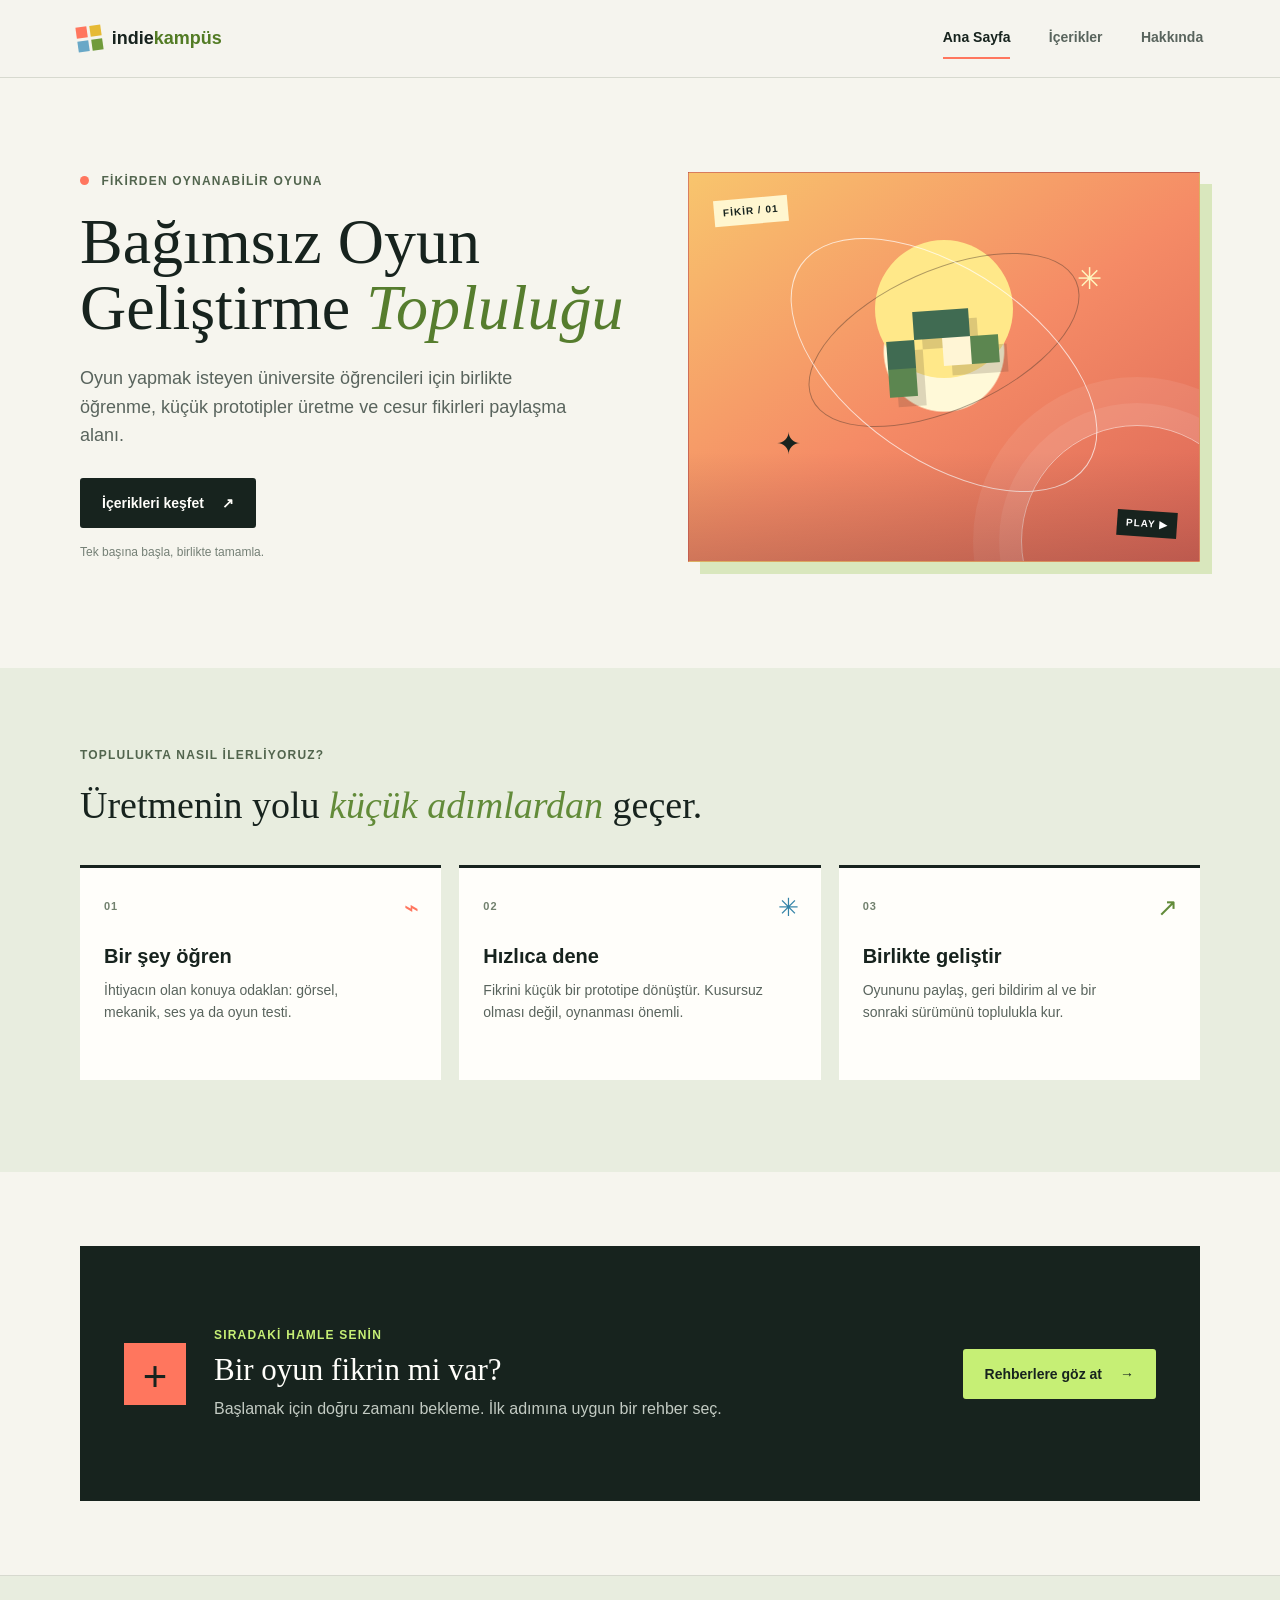
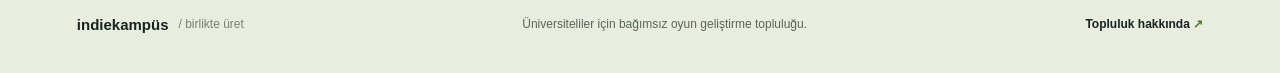
==== index.html @ 000385ce "feat: indie oyun toplulugu sayfaları, arama altyapısı ve kartlar eklendi" ====
<!doctype html>
<html lang="tr">
<head>
  <meta charset="utf-8">
  <meta name="viewport" content="width=device-width, initial-scale=1">
  <meta name="description" content="Üniversite öğrencileri için bağımsız oyun geliştirme topluluğu: öğren, üret ve oyununu paylaş.">
  <title>Bağımsız Oyun Geliştirme Topluluğu | Indie Kampüs</title>
  <link rel="stylesheet" href="style.css">
</head>
<body>
  <header class="site-header">
    <a class="brand" href="index.html" aria-label="Indie Kampüs ana sayfa">
      <span class="brand-mark" aria-hidden="true"><i></i><i></i><i></i><i></i></span>
      <span>indie<span class="brand-accent">kampüs</span></span>
    </a>
    <nav class="site-nav" aria-label="Ana menü">
      <a href="index.html" aria-current="page">Ana Sayfa</a>
      <a href="icerikler.html">İçerikler</a>
      <a href="hakkinda.html">Hakkında</a>
    </nav>
  </header>

  <main>
    <section class="hero page-shell">
      <div class="hero-copy">
        <p class="eyebrow"><span class="eyebrow-dot"></span> Fikirden oynanabilir oyuna</p>
        <h1>Bağımsız Oyun Geliştirme <span>Topluluğu</span></h1>
        <p class="hero-intro">Oyun yapmak isteyen üniversite öğrencileri için birlikte öğrenme, küçük prototipler üretme ve cesur fikirleri paylaşma alanı.</p>
        <a class="button button-dark" href="icerikler.html">İçerikleri keşfet <span aria-hidden="true">↗</span></a>
        <p class="hero-note">Tek başına başla, birlikte tamamla.</p>
      </div>
      <div class="hero-art" aria-hidden="true">
        <div class="art-sun"></div>
        <div class="art-orbit orbit-one"></div>
        <div class="art-orbit orbit-two"></div>
        <div class="pixel-creature"><span></span><span></span><span></span><span></span><span></span><span></span><span></span><span></span><span></span></div>
        <span class="art-tag tag-top">FİKİR / 01</span>
        <span class="art-tag tag-bottom">PLAY ▶</span>
        <span class="art-spark spark-one">✳</span>
        <span class="art-spark spark-two">✦</span>
      </div>
    </section>

    <section class="steps-section">
      <div class="page-shell">
        <div class="section-heading">
          <p class="eyebrow">Toplulukta nasıl ilerliyoruz?</p>
          <h2>Üretmenin yolu <span>küçük adımlardan</span> geçer.</h2>
        </div>
        <div class="steps-grid">
          <article class="step-item">
            <span class="step-number">01</span>
            <h3>Bir şey öğren</h3>
            <p>İhtiyacın olan konuya odaklan: görsel, mekanik, ses ya da oyun testi.</p>
            <span class="step-symbol symbol-coral" aria-hidden="true">⌁</span>
          </article>
          <article class="step-item">
            <span class="step-number">02</span>
            <h3>Hızlıca dene</h3>
            <p>Fikrini küçük bir prototipe dönüştür. Kusursuz olması değil, oynanması önemli.</p>
            <span class="step-symbol symbol-blue" aria-hidden="true">✳</span>
          </article>
          <article class="step-item">
            <span class="step-number">03</span>
            <h3>Birlikte geliştir</h3>
            <p>Oyununu paylaş, geri bildirim al ve bir sonraki sürümünü toplulukla kur.</p>
            <span class="step-symbol symbol-green" aria-hidden="true">↗</span>
          </article>
        </div>
      </div>
    </section>

    <section class="invite-section page-shell">
      <div class="invite-mark" aria-hidden="true">+</div>
      <div>
        <p class="eyebrow">Sıradaki hamle senin</p>
        <h2>Bir oyun fikrin mi var?</h2>
        <p>Başlamak için doğru zamanı bekleme. İlk adımına uygun bir rehber seç.</p>
      </div>
      <a class="button button-light" href="icerikler.html">Rehberlere göz at <span aria-hidden="true">→</span></a>
    </section>
  </main>

  <footer class="site-footer">
    <a class="footer-brand" href="index.html">indiekampüs<span> / birlikte üret</span></a>
    <p>Üniversiteliler için bağımsız oyun geliştirme topluluğu.</p>
    <a href="hakkinda.html">Topluluk hakkında <span aria-hidden="true">↗</span></a>
  </footer>
</body>
</html>
---- style.css ----
:root {
  color-scheme: light;
  --ink: #17231e;
  --muted: #59645d;
  --paper: #f6f5ee;
  --white: #fffefa;
  --green: #c6ef75;
  --coral: #ff765e;
  --blue: #a7d8f1;
  --line: #d7d9cf;
  --serif: Georgia, "Times New Roman", serif;
  --sans: "Trebuchet MS", "Segoe UI", sans-serif;
}

* { box-sizing: border-box; }

html { scroll-behavior: smooth; }

body {
  margin: 0;
  color: var(--ink);
  background: var(--paper);
  font-family: var(--sans);
  font-size: 16px;
  line-height: 1.6;
}

a { color: inherit; }

a:focus-visible,
button:focus-visible,
input:focus-visible,
.content-card:focus-visible {
  outline: 3px solid #126c59;
  outline-offset: 4px;
}

.site-header {
  min-height: 78px;
  padding: 0 max(6vw, 24px);
  display: flex;
  align-items: center;
  justify-content: space-between;
  gap: 24px;
  border-bottom: 1px solid var(--line);
  background: rgba(246, 245, 238, .94);
}

.brand,
.footer-brand {
  display: inline-flex;
  align-items: center;
  gap: 10px;
  color: var(--ink);
  font-size: 18px;
  font-weight: 800;
  letter-spacing: 0;
  text-decoration: none;
}

.brand-accent { color: #527b24; }

.brand-mark {
  width: 25px;
  height: 25px;
  display: grid;
  grid-template-columns: repeat(2, 1fr);
  grid-template-rows: repeat(2, 1fr);
  gap: 3px;
  transform: rotate(-8deg);
}

.brand-mark i { background: var(--coral); }
.brand-mark i:nth-child(2) { background: #e6ba35; }
.brand-mark i:nth-child(3) { background: #69a8c7; }
.brand-mark i:nth-child(4) { background: #709b3b; }

.site-nav { display: flex; align-items: center; gap: clamp(18px, 3vw, 42px); }

.site-nav a {
  padding: 8px 0;
  color: var(--muted);
  font-size: 14px;
  font-weight: 700;
  text-decoration: none;
  border-bottom: 2px solid transparent;
}

.site-nav a:hover,
.site-nav a[aria-current="page"] { color: var(--ink); border-color: var(--coral); }

.page-shell { width: min(1120px, calc(100% - 48px)); margin-inline: auto; }

.hero {
  min-height: 590px;
  padding-block: 74px 86px;
  display: grid;
  grid-template-columns: 1.05fr .95fr;
  align-items: center;
  gap: 42px;
}

.hero-copy { max-width: 600px; position: relative; z-index: 1; }

.eyebrow {
  margin: 0 0 18px;
  color: #52654e;
  font-size: 12px;
  font-weight: 800;
  letter-spacing: 1.2px;
  text-transform: uppercase;
}

.eyebrow-dot {
  width: 9px;
  height: 9px;
  margin-right: 8px;
  display: inline-block;
  background: var(--coral);
  border-radius: 50%;
}

h1, h2, h3, p { margin-top: 0; }

.hero h1,
.content-intro h1,
.about-hero h1 {
  max-width: 700px;
  margin-bottom: 22px;
  font-family: var(--serif);
  font-size: clamp(42px, 5vw, 68px);
  font-weight: 500;
  line-height: 1.04;
  letter-spacing: 0;
}

.hero h1 span,
.content-intro h1 span,
.about-hero h1 span { color: #567d2e; font-style: italic; }

.hero-intro {
  max-width: 510px;
  margin-bottom: 28px;
  color: var(--muted);
  font-size: 18px;
}

.button {
  min-height: 50px;
  padding: 0 20px;
  display: inline-flex;
  align-items: center;
  justify-content: center;
  gap: 18px;
  border: 2px solid var(--ink);
  border-radius: 3px;
  font-size: 14px;
  font-weight: 800;
  text-decoration: none;
  transition: transform 160ms ease, box-shadow 160ms ease;
}

.button:hover { transform: translate(-2px, -2px); box-shadow: 4px 4px 0 var(--coral); }
.button-dark { color: var(--white); background: var(--ink); }
.button-light { color: var(--ink); background: var(--green); border-color: var(--green); }
.hero-note { margin: 15px 0 0; color: #758076; font-size: 12px; }

.hero-art {
  position: relative;
  min-height: 390px;
  overflow: hidden;
  background: radial-gradient(circle at 50% 46%, #fff9d8 0 18%, transparent 18.5%), linear-gradient(145deg, #f8c56d, #f58b66 52%, #dc6657);
  border: 1px solid rgba(23, 35, 30, .12);
  box-shadow: 12px 12px 0 #d9e7bd;
  isolation: isolate;
}

.hero-art::before,
.hero-art::after { position: absolute; content: ""; pointer-events: none; }
.hero-art::before { width: 230px; height: 230px; right: -54px; bottom: -96px; border: 1px solid rgba(255,255,255,.52); border-radius: 50%; box-shadow: 0 0 0 22px rgba(255,255,255,.08), 0 0 0 48px rgba(255,255,255,.08); }
.hero-art::after { left: 0; right: 0; bottom: 0; height: 28%; background: linear-gradient(0deg, rgba(89, 49, 48, .24), transparent); }
.art-sun { position: absolute; width: 138px; height: 138px; top: 67px; left: 50%; border-radius: 50%; background: #ffe889; transform: translateX(-50%); }
.art-orbit { position: absolute; top: 97px; left: 50%; width: 290px; height: 140px; border: 1px solid rgba(79, 58, 45, .45); border-radius: 50%; transform: translateX(-50%) rotate(-24deg); }
.orbit-two { width: 350px; height: 190px; transform: translateX(-50%) rotate(35deg); border-color: rgba(255,255,255,.7); }

.pixel-creature {
  position: absolute;
  z-index: 1;
  width: 112px;
  height: 112px;
  top: 137px;
  left: 50%;
  display: grid;
  grid-template-columns: repeat(4, 1fr);
  grid-template-rows: repeat(4, 1fr);
  transform: translateX(-50%) rotate(-4deg);
  filter: drop-shadow(8px 10px 0 rgba(68, 51, 41, .18));
}

.pixel-creature span { background: #406b52; }
.pixel-creature span:nth-child(1), .pixel-creature span:nth-child(4), .pixel-creature span:nth-child(6), .pixel-creature span:nth-child(11), .pixel-creature span:nth-child(13), .pixel-creature span:nth-child(16) { visibility: hidden; }
.pixel-creature span:nth-child(7), .pixel-creature span:nth-child(10) { background: #fff5d5; }
.pixel-creature span:nth-child(8), .pixel-creature span:nth-child(9), .pixel-creature span:nth-child(14), .pixel-creature span:nth-child(15) { background: #5c8650; }
.art-tag { position: absolute; z-index: 2; padding: 5px 9px; color: var(--ink); background: #fff6cf; font-size: 10px; font-weight: 900; letter-spacing: 1px; }
.tag-top { top: 25px; left: 25px; transform: rotate(-5deg); }
.tag-bottom { right: 22px; bottom: 24px; color: white; background: var(--ink); transform: rotate(4deg); }
.art-spark { position: absolute; color: #fff5be; font-size: 30px; }
.spark-one { top: 82px; right: 19%; }
.spark-two { bottom: 24%; left: 17%; color: var(--ink); }

.steps-section { padding: 78px 0 92px; background: #e8eddf; }
.section-heading { max-width: 650px; margin-bottom: 38px; }
.section-heading h2,
.invite-section h2,
.about-cta h2 { margin-bottom: 0; font-family: var(--serif); font-size: 38px; font-weight: 500; line-height: 1.16; }
.section-heading h2 span { color: #628b39; font-style: italic; }
.steps-grid { display: grid; grid-template-columns: repeat(3, 1fr); gap: 18px; }
.step-item { min-height: 215px; padding: 24px; position: relative; background: var(--white); border-top: 3px solid var(--ink); }
.step-number { color: #72816e; font-size: 11px; font-weight: 900; letter-spacing: 1px; }
.step-item h3 { margin: 22px 0 7px; font-size: 20px; }
.step-item p { max-width: 280px; margin: 0; color: var(--muted); font-size: 14px; }
.step-symbol { position: absolute; right: 22px; top: 20px; font-family: var(--serif); font-size: 25px; }
.symbol-coral { color: var(--coral); }
.symbol-blue { color: #3383a7; }
.symbol-green { color: #628b39; }

.invite-section { min-height: 255px; margin-block: 74px; padding: 38px 44px; display: flex; align-items: center; gap: 28px; background: var(--ink); color: var(--white); }
.invite-mark { width: 62px; height: 62px; flex: 0 0 62px; display: grid; place-items: center; color: var(--ink); background: var(--coral); font-size: 42px; font-weight: 300; }
.invite-section .eyebrow { margin-bottom: 7px; color: var(--green); }
.invite-section h2 { font-size: 31px; }
.invite-section p:not(.eyebrow) { margin: 8px 0 0; color: #c3cbc3; }
.invite-section .button { margin-left: auto; flex: 0 0 auto; }

.content-page { padding-bottom: 92px; }
.content-intro { min-height: 290px; padding: 68px 0 38px; position: relative; }
.content-intro h1 { margin-bottom: 13px; }
.content-intro > p:last-of-type { max-width: 570px; margin: 0; color: var(--muted); font-size: 17px; }
.intro-stamp { width: 104px; height: 104px; position: absolute; top: 76px; right: 8%; display: grid; place-content: center; color: var(--ink); background: var(--green); border: 1px solid var(--ink); border-radius: 50%; font-size: 14px; font-weight: 900; line-height: 1.2; text-align: center; transform: rotate(9deg); }
.library { border-top: 1px solid var(--line); }
.search-row { min-height: 113px; padding: 22px 0; display: flex; align-items: end; justify-content: space-between; gap: 24px; }
.search-field { width: min(520px, 100%); }
.search-field label { margin-bottom: 7px; display: block; font-size: 13px; font-weight: 800; }
.input-wrap { min-height: 50px; display: flex; align-items: center; background: var(--white); border: 1px solid #aeb8a9; }
.search-symbol { padding: 0 0 4px 14px; color: #607466; font-family: var(--serif); font-size: 28px; line-height: 1; }
.input-wrap input { width: 100%; min-width: 0; height: 48px; padding: 0 12px; color: var(--ink); background: transparent; border: 0; font: inherit; font-size: 14px; outline: 0; }
.input-wrap:focus-within { outline: 3px solid rgba(18, 108, 89, .25); border-color: #126c59; }
.input-wrap input:focus-visible { outline: 0; }
.input-wrap input::placeholder { color: #89928a; }
.clear-button { min-height: 34px; margin-right: 8px; padding: 0 12px; flex: 0 0 auto; color: var(--ink); background: #e7eddf; border: 0; font: inherit; font-size: 12px; font-weight: 800; cursor: pointer; }
.clear-button:hover { background: var(--green); }
.results-count { margin: 0 0 12px; color: var(--muted); font-size: 13px; font-weight: 700; }
.no-results { margin: 10px 0 22px; padding: 20px; color: #62473f; background: #ffe0d6; border-left: 4px solid var(--coral); }
.no-results[hidden] { display: none; }
.content-grid { display: grid; grid-template-columns: repeat(3, minmax(0, 1fr)); gap: 18px; align-items: start; }
.content-card {
  min-height: 258px;
  padding: 22px 22px 18px;
  position: relative;
  overflow: hidden;
  border: 1px solid rgba(23, 35, 30, .14);
  box-shadow: 3px 4px 0 rgba(23, 35, 30, .07);
  transition: transform 180ms ease, box-shadow 180ms ease;
  transform-origin: center;
}
.content-card:hover,
.content-card:focus-within { z-index: 2; transform: scale(1.025); box-shadow: 7px 8px 0 rgba(23, 35, 30, .14); }
.content-card[hidden] { display: none; }
.card-coral { background: #ffe1d8; }
.card-blue { background: #d6edf7; }
.card-green { background: #e0edc8; }
.card-yellow { background: #f5e8ad; }
.card-lilac { background: #e9e2f2; }
.card-mint { background: #cfe9dd; }
.card-topline { min-height: 25px; margin-bottom: 19px; display: flex; align-items: center; justify-content: space-between; gap: 10px; }
.category-badge { padding: 4px 7px; background: rgba(255, 254, 250, .72); font-size: 9px; font-weight: 900; letter-spacing: .7px; }
.card-index { color: #5e695f; font-size: 10px; font-weight: 800; }
.content-card h3 { max-width: 300px; margin: 0 0 10px; position: relative; z-index: 1; font-family: var(--serif); font-size: 23px; font-weight: 600; line-height: 1.15; }
.card-summary { max-width: 300px; margin: 0; position: relative; z-index: 1; color: #46534b; font-size: 13px; line-height: 1.5; }
.card-motif { position: absolute; right: 17px; bottom: 11px; color: rgba(23, 35, 30, .12); font-size: 38px; line-height: 1; }
.card-details { max-height: 0; margin-top: 0; position: relative; z-index: 1; overflow: hidden; opacity: 0; transition: max-height 220ms ease, margin-top 180ms ease, opacity 180ms ease; }
.content-card:hover .card-details,
.content-card:focus-within .card-details { max-height: 220px; margin-top: 17px; opacity: 1; }
.card-details dl { margin: 0; display: grid; gap: 8px; }
.card-details dl > div { display: grid; grid-template-columns: 112px 1fr; gap: 8px; font-size: 11px; line-height: 1.4; }
.card-details dt { font-weight: 900; }
.card-details dd { margin: 0; color: #46534b; }

.about-page { padding-bottom: 80px; }
.about-hero { min-height: 380px; padding: 75px 0 66px; position: relative; border-bottom: 1px solid var(--line); }
.about-hero h1 { max-width: 720px; }
.about-hero > p:last-of-type { max-width: 650px; margin: 0; color: var(--muted); font-size: 18px; }
.about-doodle { width: 190px; height: 190px; position: absolute; right: 5%; top: 88px; display: grid; place-items: center; color: var(--ink); background: radial-gradient(circle at center, var(--coral) 0 28%, transparent 29%), repeating-conic-gradient(from 7deg, #e1e9d3 0deg 12deg, #f6f5ee 12deg 24deg); border-radius: 50%; transform: rotate(-10deg); }
.about-doodle span:first-child { position: absolute; font-size: 54px; font-weight: 300; }
.about-doodle span:nth-child(2) { position: absolute; top: 5px; right: 4px; color: #507b32; font-size: 28px; }
.about-doodle span:nth-child(3) { position: absolute; bottom: 5px; left: 3px; color: #2f7187; font-size: 27px; }
.about-columns { display: grid; grid-template-columns: 1fr 1fr; }
.about-block { min-height: 310px; padding: 38px 40px 38px 0; border-bottom: 1px solid var(--line); }
.about-block:nth-child(even) { padding-left: 40px; border-left: 1px solid var(--line); }
.about-label { color: #697766; font-size: 10px; font-weight: 900; letter-spacing: 1px; }
.about-block h2 { max-width: 420px; margin: 20px 0 12px; font-family: var(--serif); font-size: 30px; font-weight: 500; line-height: 1.17; }
.about-block p { max-width: 460px; margin-bottom: 0; color: var(--muted); font-size: 14px; }
.about-block-highlight { background: #e8eddf; padding-right: 34px; padding-bottom: 30px; }
.text-link { margin-top: 18px; display: inline-flex; gap: 10px; color: #426c2d; font-size: 13px; font-weight: 900; text-decoration-thickness: 1px; text-underline-offset: 4px; }
.contact-block { background: #f0dfc7; padding-left: 40px; }
.contact-note { margin-top: 18px; padding-top: 14px; display: flex; gap: 10px; border-top: 1px solid rgba(23, 35, 30, .2); font-weight: 700; }
.contact-note span { color: #b94d38; font-size: 19px; line-height: 1; }
.about-cta { min-height: 230px; padding: 48px 0 0; text-align: center; }
.about-cta .eyebrow { margin-bottom: 8px; }
.about-cta h2 { margin-bottom: 22px; }

.site-footer { min-height: 98px; padding: 22px max(6vw, 24px); display: flex; align-items: center; justify-content: space-between; gap: 20px; border-top: 1px solid var(--line); background: #e8eddf; }
.footer-brand { font-size: 15px; }
.footer-brand span { color: #778173; font-size: 12px; font-weight: 500; }
.site-footer p { margin: 0; color: var(--muted); font-size: 12px; }
.site-footer > a:last-child { color: var(--ink); font-size: 12px; font-weight: 800; text-decoration: none; }
.site-footer > a:last-child span { color: #527b24; }

@media (max-width: 800px) {
  .hero { min-height: unset; padding-block: 58px 70px; grid-template-columns: 1fr; gap: 38px; }
  .hero-art { min-height: 340px; }
  .content-grid { grid-template-columns: repeat(2, minmax(0, 1fr)); }
  .intro-stamp { right: 2%; }
  .about-doodle { width: 145px; height: 145px; right: 0; top: 110px; }
  .about-hero { padding-right: 120px; }
  .invite-section { flex-wrap: wrap; }
  .invite-section .button { margin: 0 0 0 90px; }
}

@media (max-width: 560px) {
  .site-header { min-height: 68px; padding-inline: 20px; flex-wrap: wrap; gap: 3px 12px; }
  .brand { font-size: 16px; }
  .brand-mark { width: 22px; height: 22px; }
  .site-nav { width: 100%; justify-content: space-between; gap: 12px; }
  .site-nav a { padding: 3px 0 8px; font-size: 12px; }
  .page-shell { width: min(100% - 36px, 1120px); }
  .hero { padding-block: 46px 58px; }
  .hero h1, .content-intro h1, .about-hero h1 { font-size: 43px; }
  .hero-intro { font-size: 16px; }
  .hero-art { min-height: 280px; }
  .art-sun { width: 112px; height: 112px; top: 45px; }
  .art-orbit { top: 68px; width: 250px; height: 124px; }
  .orbit-two { width: 300px; height: 160px; }
  .pixel-creature { width: 92px; height: 92px; top: 105px; }
  .steps-section { padding-block: 58px; }
  .section-heading h2, .invite-section h2, .about-cta h2 { font-size: 32px; }
  .steps-grid { grid-template-columns: 1fr; gap: 12px; }
  .step-item { min-height: 175px; }
  .invite-section { margin-block: 48px; padding: 25px; gap: 17px; }
  .invite-mark { width: 48px; height: 48px; flex-basis: 48px; font-size: 34px; }
  .invite-section > div:nth-child(2) { flex: 1 1 calc(100% - 70px); }
  .invite-section .button { margin: 0; }
  .content-page { padding-bottom: 60px; }
  .content-intro { min-height: unset; padding: 54px 0 30px; }
  .content-intro > p:last-of-type { padding-right: 35px; font-size: 15px; }
  .intro-stamp { width: 64px; height: 64px; top: 31px; right: 0; font-size: 10px; }
  .search-row { align-items: start; flex-direction: column; gap: 9px; }
  .results-count { margin-bottom: 0; }
  .content-grid { grid-template-columns: 1fr; gap: 14px; }
  .content-card { min-height: 238px; }
  .content-card:hover, .content-card:focus-within { transform: scale(1.01); }
  .about-hero { min-height: unset; padding: 53px 0 43px; }
  .about-hero > p:last-of-type { padding-right: 15px; font-size: 16px; }
  .about-doodle { width: 78px; height: 78px; top: 29px; right: 0; }
  .about-doodle span:first-child { font-size: 34px; }
  .about-doodle span:nth-child(2), .about-doodle span:nth-child(3) { font-size: 18px; }
  .about-columns { grid-template-columns: 1fr; }
  .about-block, .about-block:nth-child(even), .contact-block { min-height: unset; padding: 28px 0; border-left: 0; }
  .about-block-highlight { padding-inline: 18px !important; }
  .about-block h2 { font-size: 26px; }
  .about-cta { min-height: 200px; padding-top: 42px; }
  .site-footer { padding: 22px 20px; align-items: flex-start; flex-direction: column; gap: 8px; }
}

@media (prefers-reduced-motion: reduce) {
  *, *::before, *::after { scroll-behavior: auto !important; transition-duration: .01ms !important; }
}
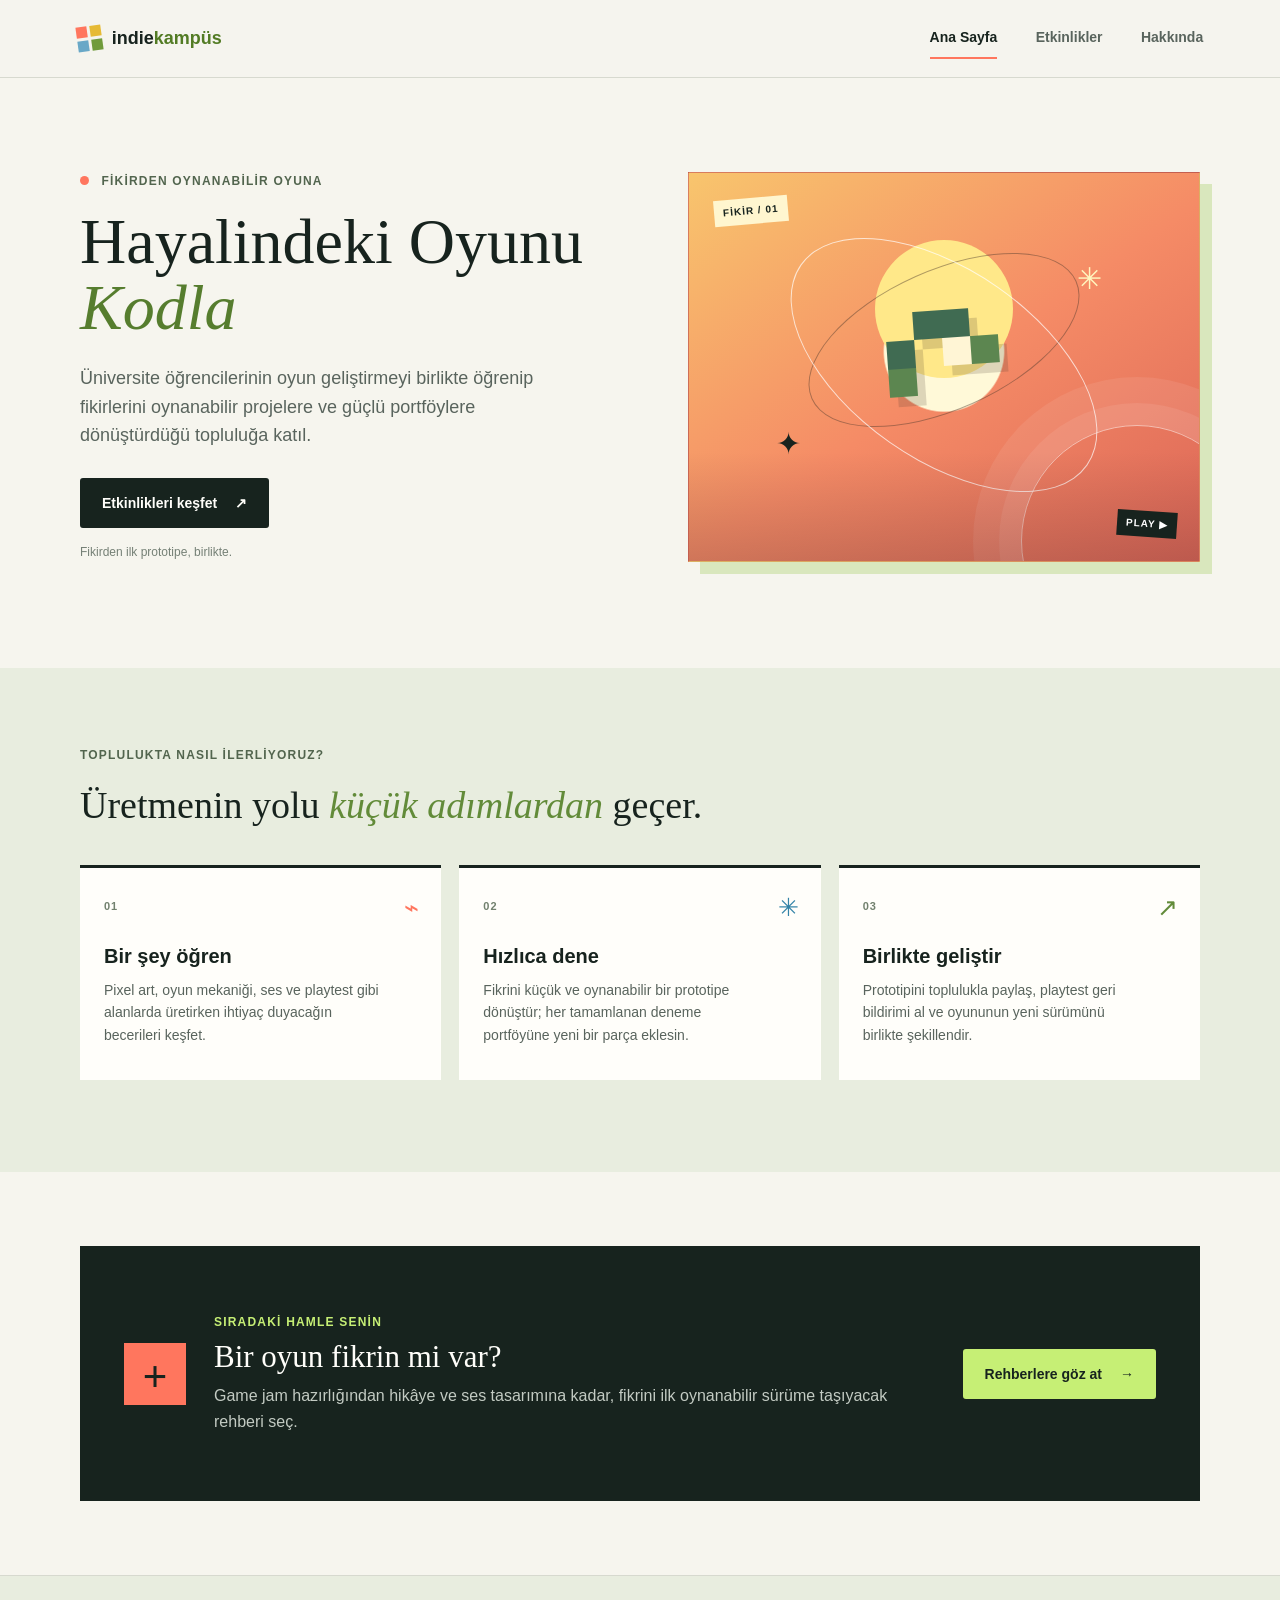
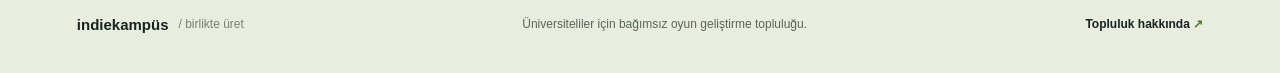
==== commit 70e8af1e: "docs: rapor dosya adlari ve icerikleri teslim kilavuzuna gore guncellendi" ====
--- a/index.html
+++ b/index.html
@@ -15,7 +15,7 @@
     </a>
     <nav class="site-nav" aria-label="Ana menü">
       <a href="index.html" aria-current="page">Ana Sayfa</a>
-      <a href="icerikler.html">İçerikler</a>
+      <a href="etkinlikler.html">Etkinlikler</a>
       <a href="hakkinda.html">Hakkında</a>
     </nav>
   </header>
@@ -24,10 +24,10 @@
     <section class="hero page-shell">
       <div class="hero-copy">
         <p class="eyebrow"><span class="eyebrow-dot"></span> Fikirden oynanabilir oyuna</p>
-        <h1>Bağımsız Oyun Geliştirme <span>Topluluğu</span></h1>
-        <p class="hero-intro">Oyun yapmak isteyen üniversite öğrencileri için birlikte öğrenme, küçük prototipler üretme ve cesur fikirleri paylaşma alanı.</p>
-        <a class="button button-dark" href="icerikler.html">İçerikleri keşfet <span aria-hidden="true">↗</span></a>
-        <p class="hero-note">Tek başına başla, birlikte tamamla.</p>
+        <h1>Hayalindeki Oyunu <span>Kodla</span></h1>
+        <p class="hero-intro">Üniversite öğrencilerinin oyun geliştirmeyi birlikte öğrenip fikirlerini oynanabilir projelere ve güçlü portföylere dönüştürdüğü topluluğa katıl.</p>
+        <a class="button button-dark" href="etkinlikler.html">Etkinlikleri keşfet <span aria-hidden="true">↗</span></a>
+        <p class="hero-note">Fikirden ilk prototipe, birlikte.</p>
       </div>
       <div class="hero-art" aria-hidden="true">
         <div class="art-sun"></div>
@@ -51,19 +51,19 @@
           <article class="step-item">
             <span class="step-number">01</span>
             <h3>Bir şey öğren</h3>
-            <p>İhtiyacın olan konuya odaklan: görsel, mekanik, ses ya da oyun testi.</p>
+            <p>Pixel art, oyun mekaniği, ses ve playtest gibi alanlarda üretirken ihtiyaç duyacağın becerileri keşfet.</p>
             <span class="step-symbol symbol-coral" aria-hidden="true">⌁</span>
           </article>
           <article class="step-item">
             <span class="step-number">02</span>
             <h3>Hızlıca dene</h3>
-            <p>Fikrini küçük bir prototipe dönüştür. Kusursuz olması değil, oynanması önemli.</p>
+            <p>Fikrini küçük ve oynanabilir bir prototipe dönüştür; her tamamlanan deneme portföyüne yeni bir parça eklesin.</p>
             <span class="step-symbol symbol-blue" aria-hidden="true">✳</span>
           </article>
           <article class="step-item">
             <span class="step-number">03</span>
             <h3>Birlikte geliştir</h3>
-            <p>Oyununu paylaş, geri bildirim al ve bir sonraki sürümünü toplulukla kur.</p>
+            <p>Prototipini toplulukla paylaş, playtest geri bildirimi al ve oyununun yeni sürümünü birlikte şekillendir.</p>
             <span class="step-symbol symbol-green" aria-hidden="true">↗</span>
           </article>
         </div>
@@ -75,9 +75,9 @@
       <div>
         <p class="eyebrow">Sıradaki hamle senin</p>
         <h2>Bir oyun fikrin mi var?</h2>
-        <p>Başlamak için doğru zamanı bekleme. İlk adımına uygun bir rehber seç.</p>
+        <p>Game jam hazırlığından hikâye ve ses tasarımına kadar, fikrini ilk oynanabilir sürüme taşıyacak rehberi seç.</p>
       </div>
-      <a class="button button-light" href="icerikler.html">Rehberlere göz at <span aria-hidden="true">→</span></a>
+      <a class="button button-light" href="etkinlikler.html">Rehberlere göz at <span aria-hidden="true">→</span></a>
     </section>
   </main>
 
